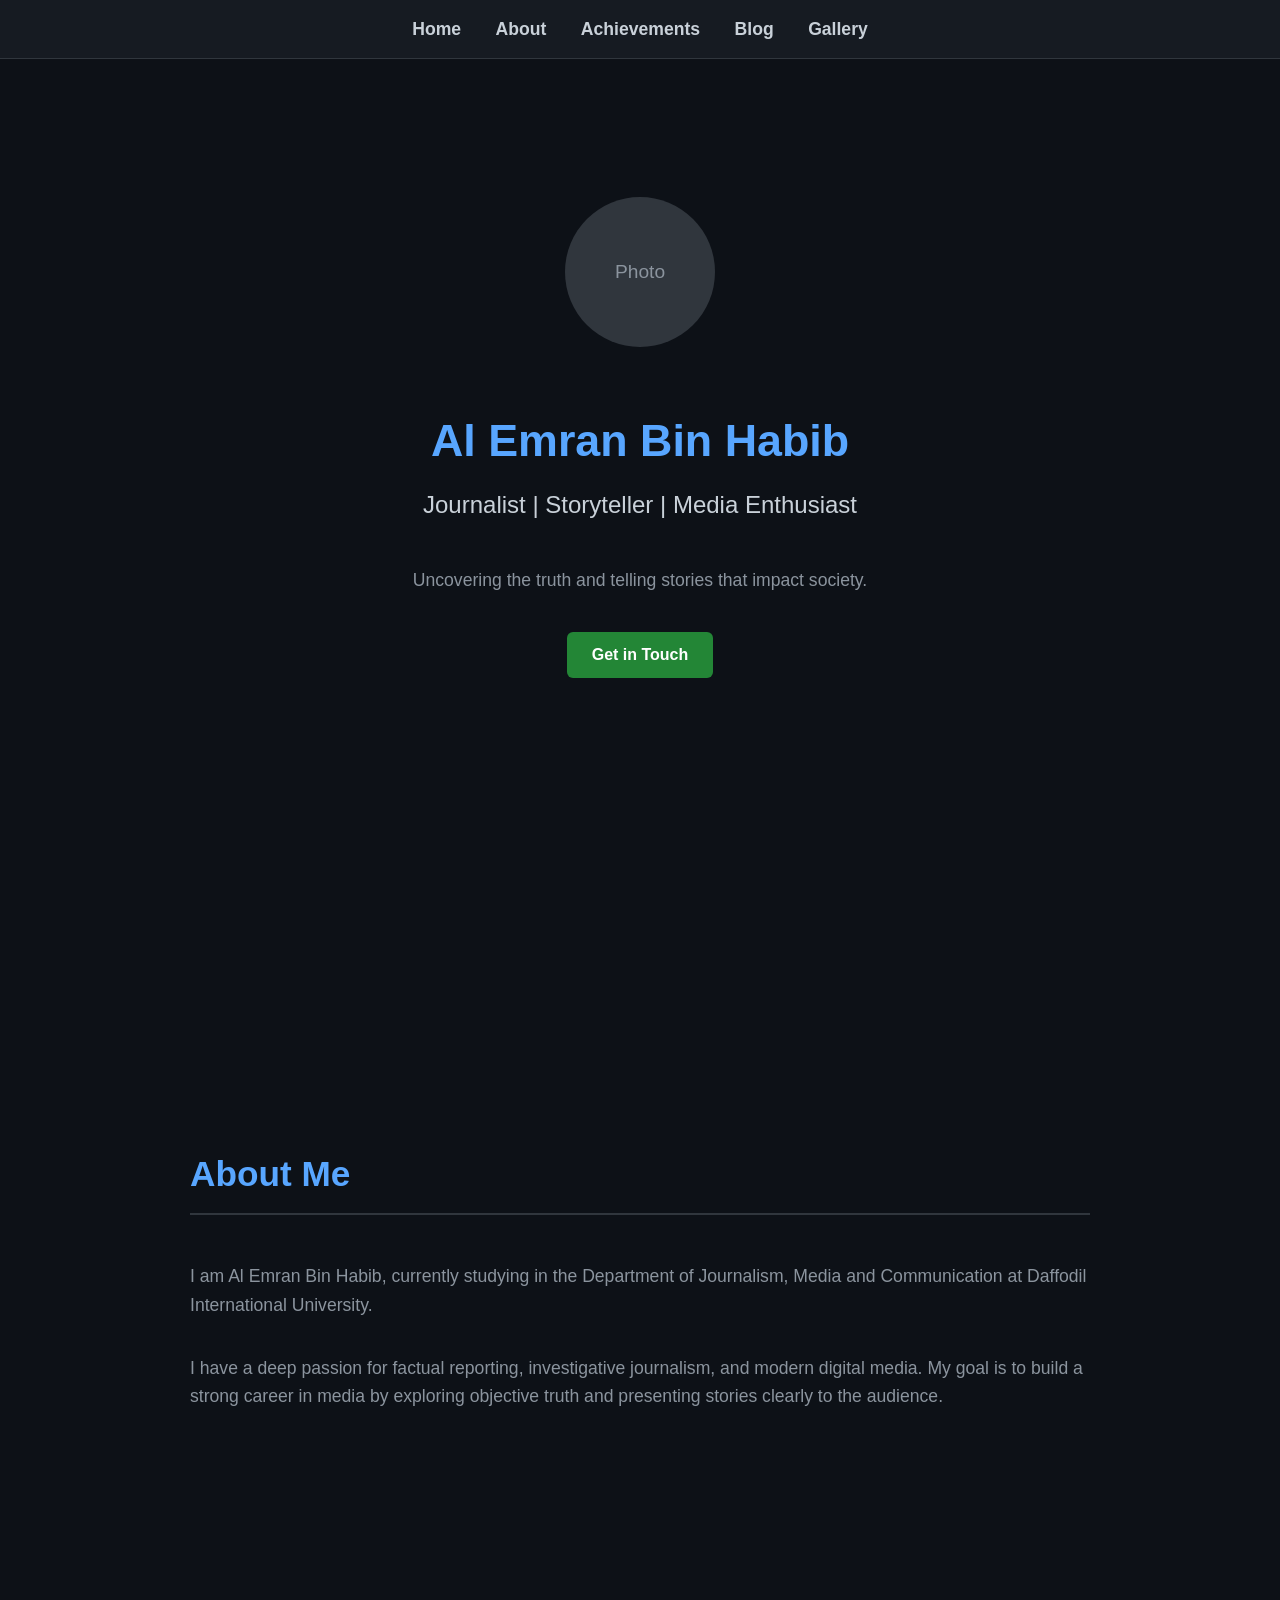
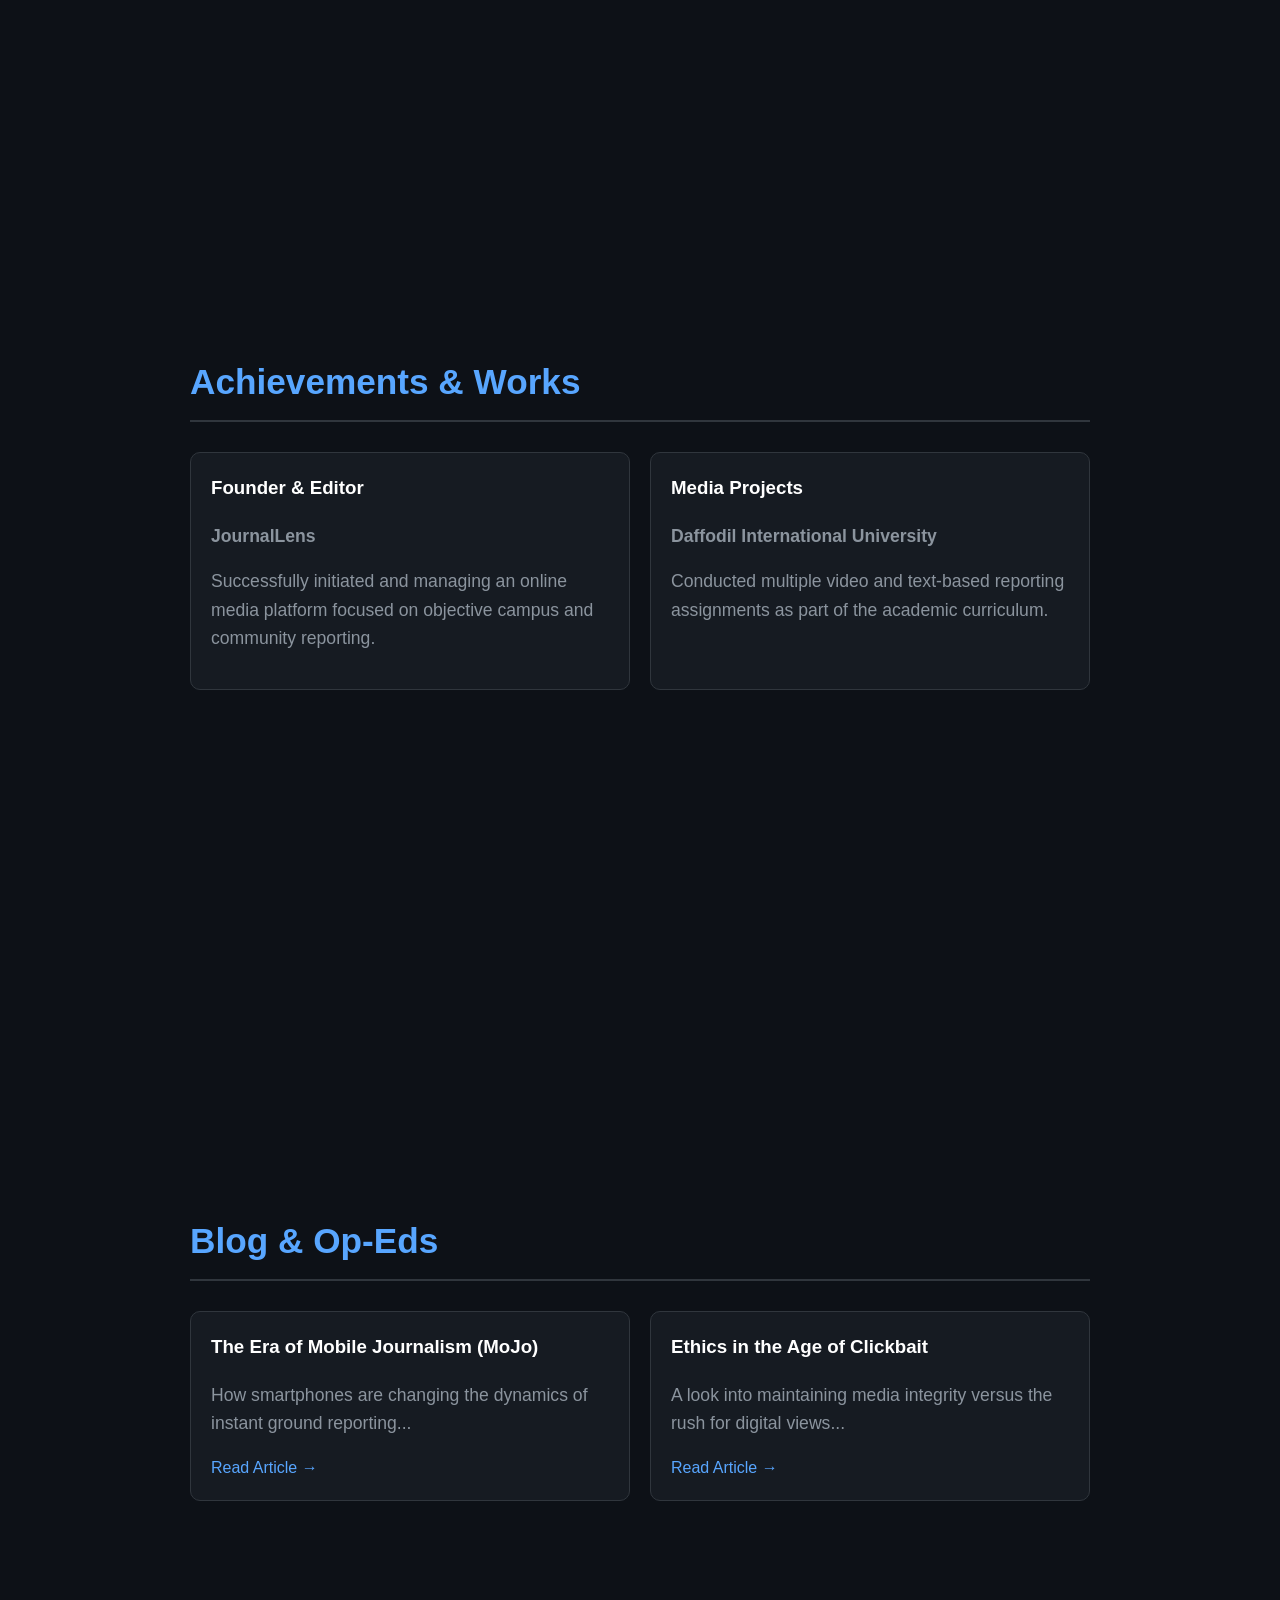
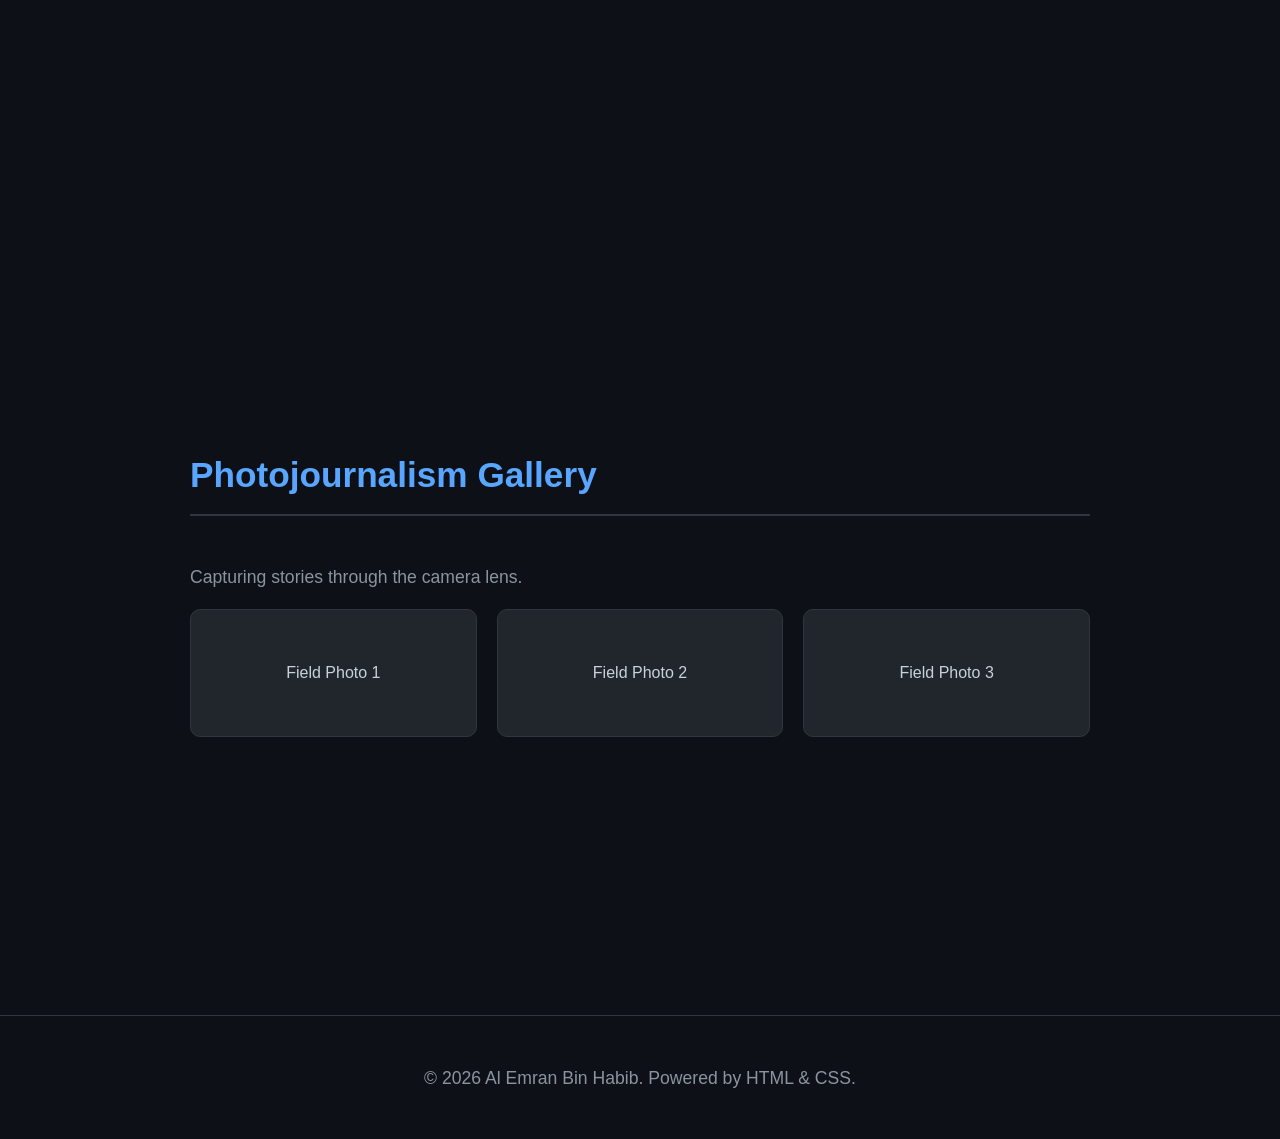
==== index.html @ 35f21c39 "index file final" ====
<!DOCTYPE html>
<html lang="en">
<head>
    <meta charset="UTF-8">
    <meta name="viewport" content="width=device-width, initial-scale=1.0">
    <title>Al Emran Bin Habib | Journalist Portfolio</title>
    <style>
        html { scroll-behavior: smooth; }
        body {
            background-color: #0d1117; color: #c9d1d9; font-family: -apple-system, BlinkMacSystemFont, "Segoe UI", sans-serif;
            margin: 0; padding: 0; line-height: 1.6;
        }
        
        /* মেনুবার */
        nav {
            background-color: #161b22; position: fixed; top: 0; width: 100%;
            padding: 15px 0; text-align: center; border-bottom: 1px solid #30363d; z-index: 1000;
        }
        nav a {
            color: #c9d1d9; text-decoration: none; margin: 0 15px; font-weight: bold; font-size: 1.1rem; transition: color 0.3s;
        }
        nav a:hover { color: #58a6ff; }

        /* সেকশন লেআউট */
        section {
            padding: 100px 20px 60px; min-height: 75vh; max-width: 900px; margin: 0 auto;
            display: flex; flex-direction: column; justify-content: center;
        }
        h1 { color: #58a6ff; font-size: 2.8rem; margin-bottom: 10px; }
        h2 { color: #58a6ff; font-size: 2.2rem; border-bottom: 2px solid #30363d; padding-bottom: 10px; margin-bottom: 30px; }
        p { font-size: 1.1rem; color: #8b949e; }

        /* গ্রিড সিস্টেম */
        .grid-container {
            display: grid; grid-template-columns: repeat(auto-fit, minmax(280px, 1fr)); gap: 20px;
        }
        .card {
            background: #161b22; padding: 20px; border-radius: 10px; border: 1px solid #30363d; text-align: left;
        }
        .card h3 { margin-top: 0; color: #ffffff; }
        
        .btn {
            display: inline-block; margin-top: 20px; padding: 10px 25px; background-color: #238636;
            color: white; text-decoration: none; border-radius: 6px; font-weight: bold; text-align: center;
        }
        .btn:hover { background-color: #2ea043; }
        
        .profile-img-placeholder {
            width: 150px; height: 150px; background-color: #30363d; border-radius: 50%;
            margin: 0 auto 20px; display: flex; align-items: center; justify-content: center; color: #8b949e; font-size: 1.2rem;
        }
    </style>
</head>
<body>

    <nav>
        <a href="#home">Home</a>
        <a href="#about">About</a>
        <a href="#achievements">Achievements</a>
        <a href="#blog">Blog</a>
        <a href="#gallery">Gallery</a>
    </nav>

    <section id="home" style="text-align: center;">
        <div class="profile-img-placeholder">Photo</div>
        <h1>Al Emran Bin Habib</h1>
        <p style="font-size: 1.5rem; color: #c9d1d9; margin-top: 0;">Journalist | Storyteller | Media Enthusiast</p>
        <p>Uncovering the truth and telling stories that impact society.</p>
        <a href="mailto:emran@example.com" class="btn" style="width: fit-content; margin: 20px auto 0;">Get in Touch</a>
    </section>

    <section id="about">
        <h2>About Me</h2>
        <p>I am Al Emran Bin Habib, currently studying in the Department of Journalism, Media and Communication at Daffodil International University.</p>
        <p>I have a deep passion for factual reporting, investigative journalism, and modern digital media. My goal is to build a strong career in media by exploring objective truth and presenting stories clearly to the audience.</p>
    </section>

    <section id="achievements">
        <h2>Achievements & Works</h2>
        <div class="grid-container">
            <div class="card">
                <h3>Founder & Editor</h3>
                <p><strong>JournalLens</strong></p>
                <p>Successfully initiated and managing an online media platform focused on objective campus and community reporting.</p>
            </div>
            <div class="card">
                <h3>Media Projects</h3>
                <p><strong>Daffodil International University</strong></p>
                <p>Conducted multiple video and text-based reporting assignments as part of the academic curriculum.</p>
            </div>
        </div>
    </section>

    <section id="blog">
        <h2>Blog & Op-Eds</h2>
        <div class="grid-container">
            <div class="card">
                <h3>The Era of Mobile Journalism (MoJo)</h3>
                <p>How smartphones are changing the dynamics of instant ground reporting...</p>
                <a href="#" style="color: #58a6ff; text-decoration: none;">Read Article →</a>
            </div>
            <div class="card">
                <h3>Ethics in the Age of Clickbait</h3>
                <p>A look into maintaining media integrity versus the rush for digital views...</p>
                <a href="#" style="color: #58a6ff; text-decoration: none;">Read Article →</a>
            </div>
        </div>
    </section>

    <section id="gallery">
        <h2>Photojournalism Gallery</h2>
        <p>Capturing stories through the camera lens.</p>
        <div class="grid-container">
            <div class="card" style="text-align: center; padding: 50px 20px; background: #21262d;">Field Photo 1</div>
            <div class="card" style="text-align: center; padding: 50px 20px; background: #21262d;">Field Photo 2</div>
            <div class="card" style="text-align: center; padding: 50px 20px; background: #21262d;">Field Photo 3</div>
        </div>
    </section>

    <footer style="text-align: center; padding: 30px; border-top: 1px solid #30363d; margin-top: 40px; color: #8b949e;">
        <p>© 2026 Al Emran Bin Habib. Powered by HTML & CSS.</p>
    </footer>

</body>
</html>
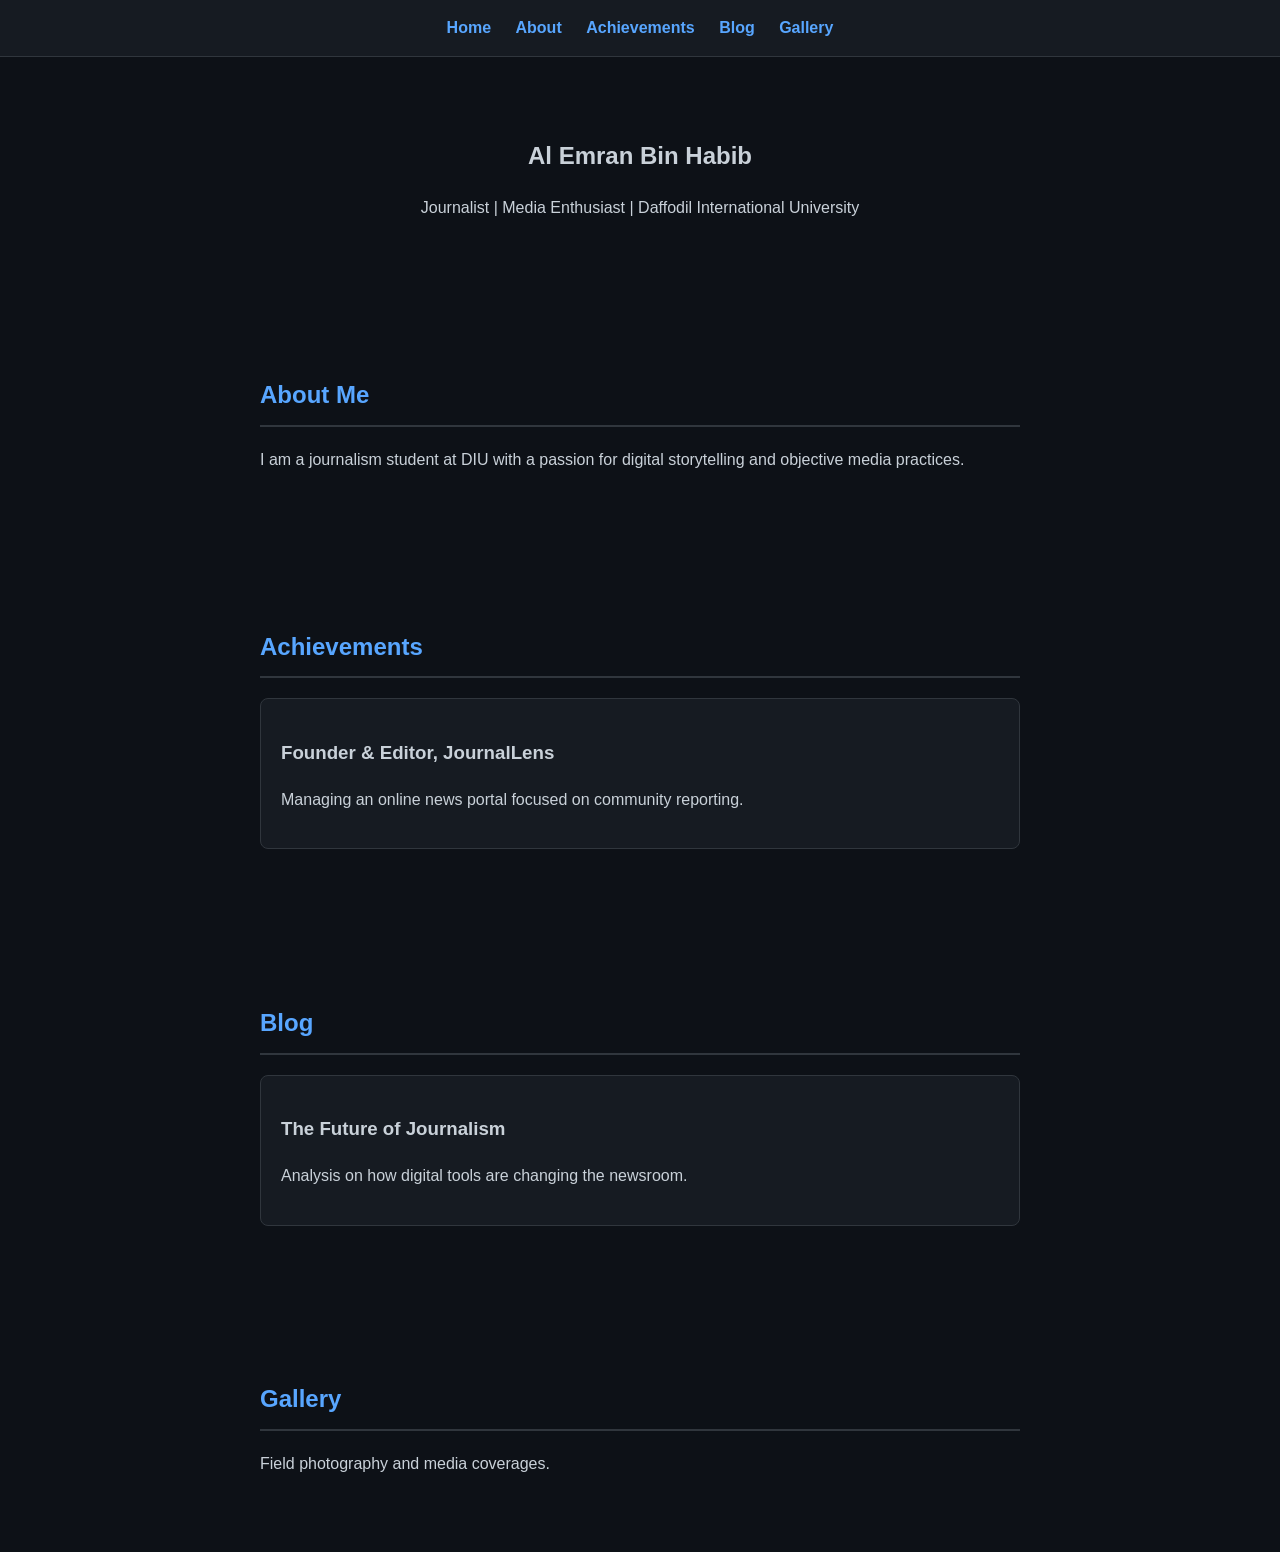
==== commit 2bb25874: "Initial portfolio setup" ====
--- a/index.html
+++ b/index.html
@@ -3,52 +3,15 @@
 <head>
     <meta charset="UTF-8">
     <meta name="viewport" content="width=device-width, initial-scale=1.0">
-    <title>Al Emran Bin Habib | Journalist Portfolio</title>
+    <title>Al Emran Bin Habib | Journalist</title>
     <style>
-        html { scroll-behavior: smooth; }
-        body {
-            background-color: #0d1117; color: #c9d1d9; font-family: -apple-system, BlinkMacSystemFont, "Segoe UI", sans-serif;
-            margin: 0; padding: 0; line-height: 1.6;
-        }
-        
-        /* মেনুবার */
-        nav {
-            background-color: #161b22; position: fixed; top: 0; width: 100%;
-            padding: 15px 0; text-align: center; border-bottom: 1px solid #30363d; z-index: 1000;
-        }
-        nav a {
-            color: #c9d1d9; text-decoration: none; margin: 0 15px; font-weight: bold; font-size: 1.1rem; transition: color 0.3s;
-        }
-        nav a:hover { color: #58a6ff; }
-
-        /* সেকশন লেআউট */
-        section {
-            padding: 100px 20px 60px; min-height: 75vh; max-width: 900px; margin: 0 auto;
-            display: flex; flex-direction: column; justify-content: center;
-        }
-        h1 { color: #58a6ff; font-size: 2.8rem; margin-bottom: 10px; }
-        h2 { color: #58a6ff; font-size: 2.2rem; border-bottom: 2px solid #30363d; padding-bottom: 10px; margin-bottom: 30px; }
-        p { font-size: 1.1rem; color: #8b949e; }
-
-        /* গ্রিড সিস্টেম */
-        .grid-container {
-            display: grid; grid-template-columns: repeat(auto-fit, minmax(280px, 1fr)); gap: 20px;
-        }
-        .card {
-            background: #161b22; padding: 20px; border-radius: 10px; border: 1px solid #30363d; text-align: left;
-        }
-        .card h3 { margin-top: 0; color: #ffffff; }
-        
-        .btn {
-            display: inline-block; margin-top: 20px; padding: 10px 25px; background-color: #238636;
-            color: white; text-decoration: none; border-radius: 6px; font-weight: bold; text-align: center;
-        }
-        .btn:hover { background-color: #2ea043; }
-        
-        .profile-img-placeholder {
-            width: 150px; height: 150px; background-color: #30363d; border-radius: 50%;
-            margin: 0 auto 20px; display: flex; align-items: center; justify-content: center; color: #8b949e; font-size: 1.2rem;
-        }
+        * { box-sizing: border-box; }
+        body { background-color: #0d1117; color: #c9d1d9; font-family: sans-serif; margin: 0; line-height: 1.6; }
+        nav { background: #161b22; padding: 15px; text-align: center; position: sticky; top: 0; border-bottom: 1px solid #30363d; }
+        nav a { color: #58a6ff; margin: 0 10px; text-decoration: none; font-weight: bold; }
+        section { padding: 60px 20px; max-width: 800px; margin: auto; }
+        h2 { color: #58a6ff; border-bottom: 2px solid #30363d; padding-bottom: 10px; }
+        .card { background: #161b22; padding: 20px; border-radius: 8px; margin-bottom: 15px; border: 1px solid #30363d; }
     </style>
 </head>
 <body>
@@ -62,64 +25,35 @@
     </nav>
 
     <section id="home" style="text-align: center;">
-        <div class="profile-img-placeholder">Photo</div>
         <h1>Al Emran Bin Habib</h1>
-        <p style="font-size: 1.5rem; color: #c9d1d9; margin-top: 0;">Journalist | Storyteller | Media Enthusiast</p>
-        <p>Uncovering the truth and telling stories that impact society.</p>
-        <a href="mailto:emran@example.com" class="btn" style="width: fit-content; margin: 20px auto 0;">Get in Touch</a>
+        <p>Journalist | Media Enthusiast | Daffodil International University</p>
     </section>
 
     <section id="about">
         <h2>About Me</h2>
-        <p>I am Al Emran Bin Habib, currently studying in the Department of Journalism, Media and Communication at Daffodil International University.</p>
-        <p>I have a deep passion for factual reporting, investigative journalism, and modern digital media. My goal is to build a strong career in media by exploring objective truth and presenting stories clearly to the audience.</p>
+        <p>I am a journalism student at DIU with a passion for digital storytelling and objective media practices.</p>
     </section>
 
     <section id="achievements">
-        <h2>Achievements & Works</h2>
-        <div class="grid-container">
-            <div class="card">
-                <h3>Founder & Editor</h3>
-                <p><strong>JournalLens</strong></p>
-                <p>Successfully initiated and managing an online media platform focused on objective campus and community reporting.</p>
-            </div>
-            <div class="card">
-                <h3>Media Projects</h3>
-                <p><strong>Daffodil International University</strong></p>
-                <p>Conducted multiple video and text-based reporting assignments as part of the academic curriculum.</p>
-            </div>
+        <h2>Achievements</h2>
+        <div class="card">
+            <h3>Founder & Editor, JournalLens</h3>
+            <p>Managing an online news portal focused on community reporting.</p>
         </div>
     </section>
 
     <section id="blog">
-        <h2>Blog & Op-Eds</h2>
-        <div class="grid-container">
-            <div class="card">
-                <h3>The Era of Mobile Journalism (MoJo)</h3>
-                <p>How smartphones are changing the dynamics of instant ground reporting...</p>
-                <a href="#" style="color: #58a6ff; text-decoration: none;">Read Article →</a>
-            </div>
-            <div class="card">
-                <h3>Ethics in the Age of Clickbait</h3>
-                <p>A look into maintaining media integrity versus the rush for digital views...</p>
-                <a href="#" style="color: #58a6ff; text-decoration: none;">Read Article →</a>
-            </div>
+        <h2>Blog</h2>
+        <div class="card">
+            <h3>The Future of Journalism</h3>
+            <p>Analysis on how digital tools are changing the newsroom.</p>
         </div>
     </section>
 
     <section id="gallery">
-        <h2>Photojournalism Gallery</h2>
-        <p>Capturing stories through the camera lens.</p>
-        <div class="grid-container">
-            <div class="card" style="text-align: center; padding: 50px 20px; background: #21262d;">Field Photo 1</div>
-            <div class="card" style="text-align: center; padding: 50px 20px; background: #21262d;">Field Photo 2</div>
-            <div class="card" style="text-align: center; padding: 50px 20px; background: #21262d;">Field Photo 3</div>
-        </div>
+        <h2>Gallery</h2>
+        <p>Field photography and media coverages.</p>
     </section>
-
-    <footer style="text-align: center; padding: 30px; border-top: 1px solid #30363d; margin-top: 40px; color: #8b949e;">
-        <p>© 2026 Al Emran Bin Habib. Powered by HTML & CSS.</p>
-    </footer>
 
 </body>
 </html>
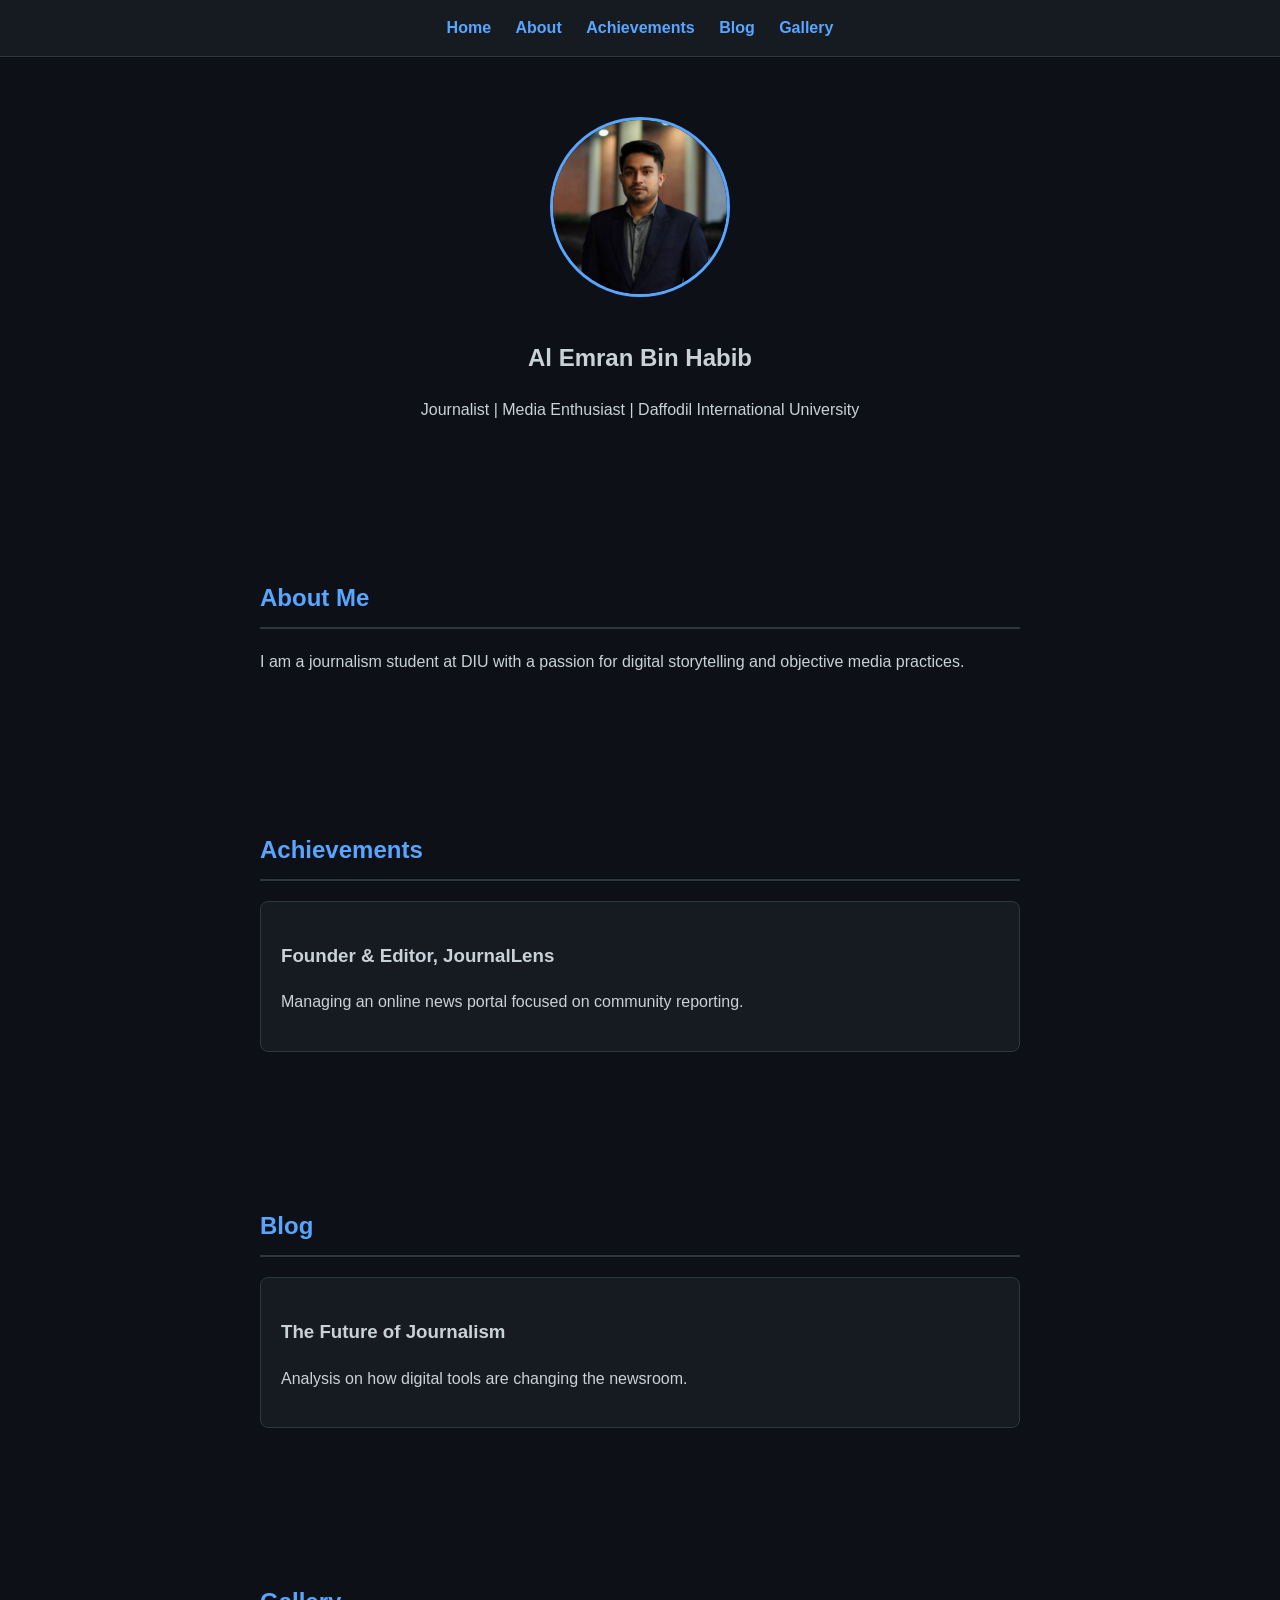
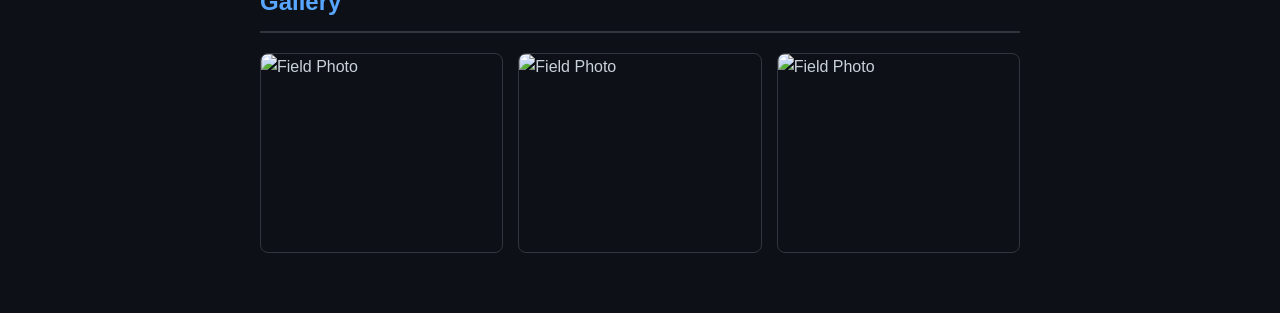
==== commit 262dd011: "update" ====
--- a/index.html
+++ b/index.html
@@ -7,11 +7,14 @@
     <style>
         * { box-sizing: border-box; }
         body { background-color: #0d1117; color: #c9d1d9; font-family: sans-serif; margin: 0; line-height: 1.6; }
-        nav { background: #161b22; padding: 15px; text-align: center; position: sticky; top: 0; border-bottom: 1px solid #30363d; }
+        nav { background: #161b22; padding: 15px; text-align: center; position: sticky; top: 0; border-bottom: 1px solid #30363d; z-index: 1000; }
         nav a { color: #58a6ff; margin: 0 10px; text-decoration: none; font-weight: bold; }
         section { padding: 60px 20px; max-width: 800px; margin: auto; }
         h2 { color: #58a6ff; border-bottom: 2px solid #30363d; padding-bottom: 10px; }
         .card { background: #161b22; padding: 20px; border-radius: 8px; margin-bottom: 15px; border: 1px solid #30363d; }
+        .profile-img { width: 180px; height: 180px; border-radius: 50%; border: 3px solid #58a6ff; object-fit: cover; margin-bottom: 15px; }
+        .gallery-grid { display: grid; grid-template-columns: repeat(auto-fit, minmax(200px, 1fr)); gap: 15px; }
+        .gallery-item { width: 100%; height: 200px; object-fit: cover; border-radius: 8px; border: 1px solid #30363d; }
     </style>
 </head>
 <body>
@@ -25,6 +28,7 @@
     </nav>
 
     <section id="home" style="text-align: center;">
+        <img src="images/profile.jpg" alt="Al Emran Bin Habib" class="profile-img">
         <h1>Al Emran Bin Habib</h1>
         <p>Journalist | Media Enthusiast | Daffodil International University</p>
     </section>
@@ -52,7 +56,11 @@
 
     <section id="gallery">
         <h2>Gallery</h2>
-        <p>Field photography and media coverages.</p>
+        <div class="gallery-grid">
+            <img src="images/gallery/photo1.jpg" class="gallery-item" alt="Field Photo">
+            <img src="images/gallery/photo2.jpg" class="gallery-item" alt="Field Photo">
+            <img src="images/gallery/photo3.jpg" class="gallery-item" alt="Field Photo">
+        </div>
     </section>
 
 </body>
